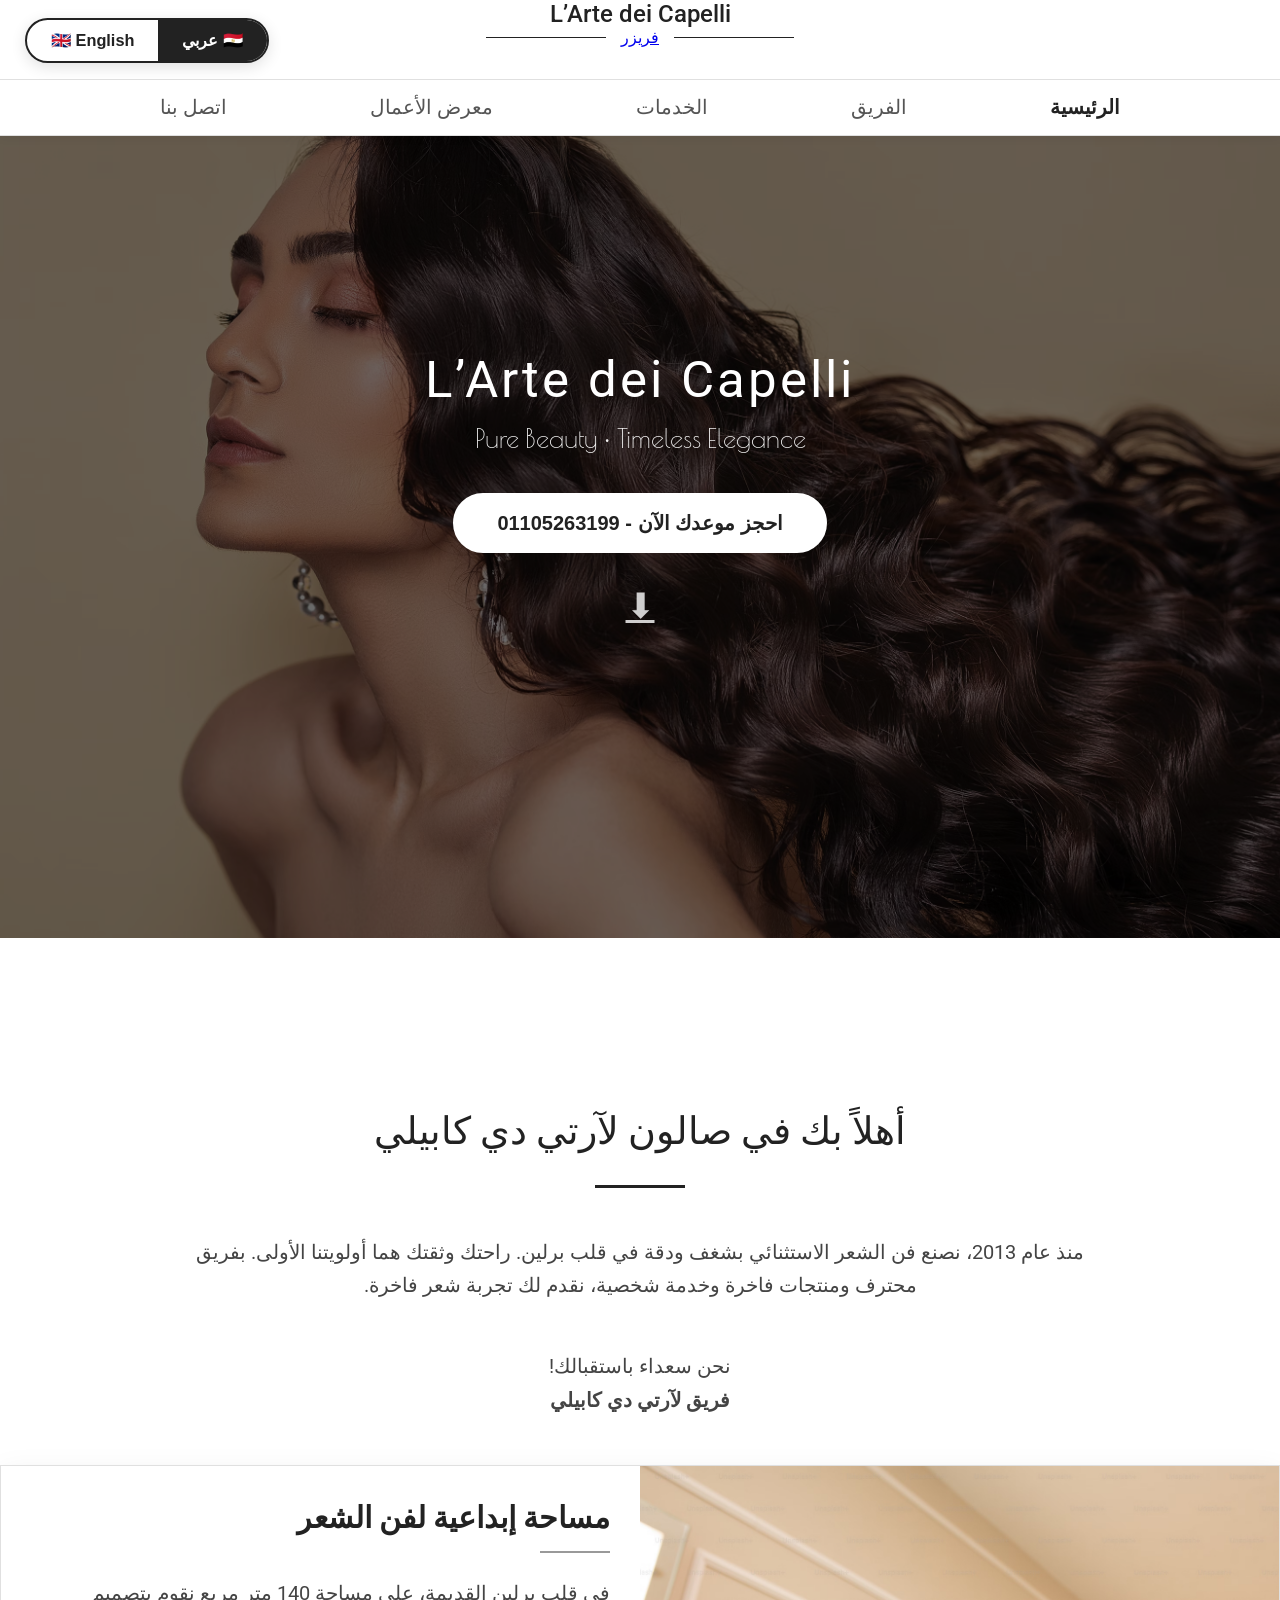
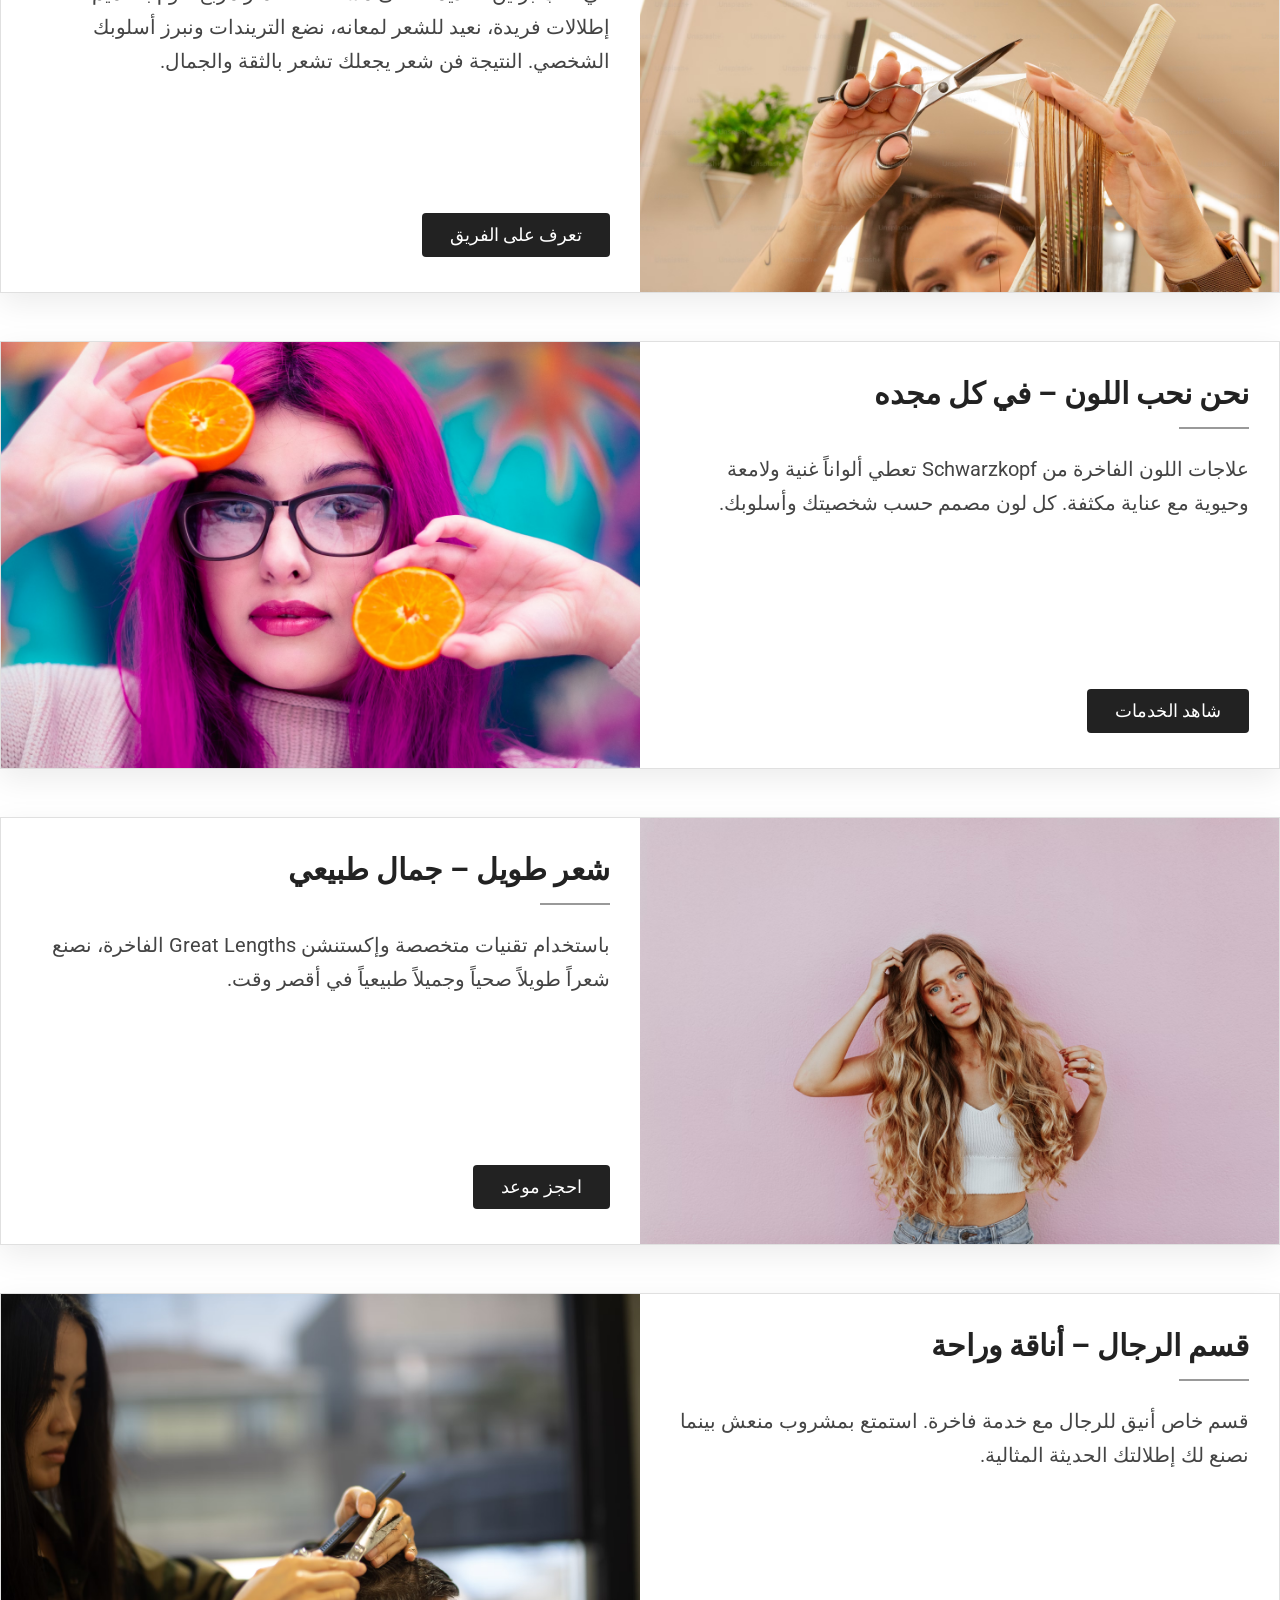
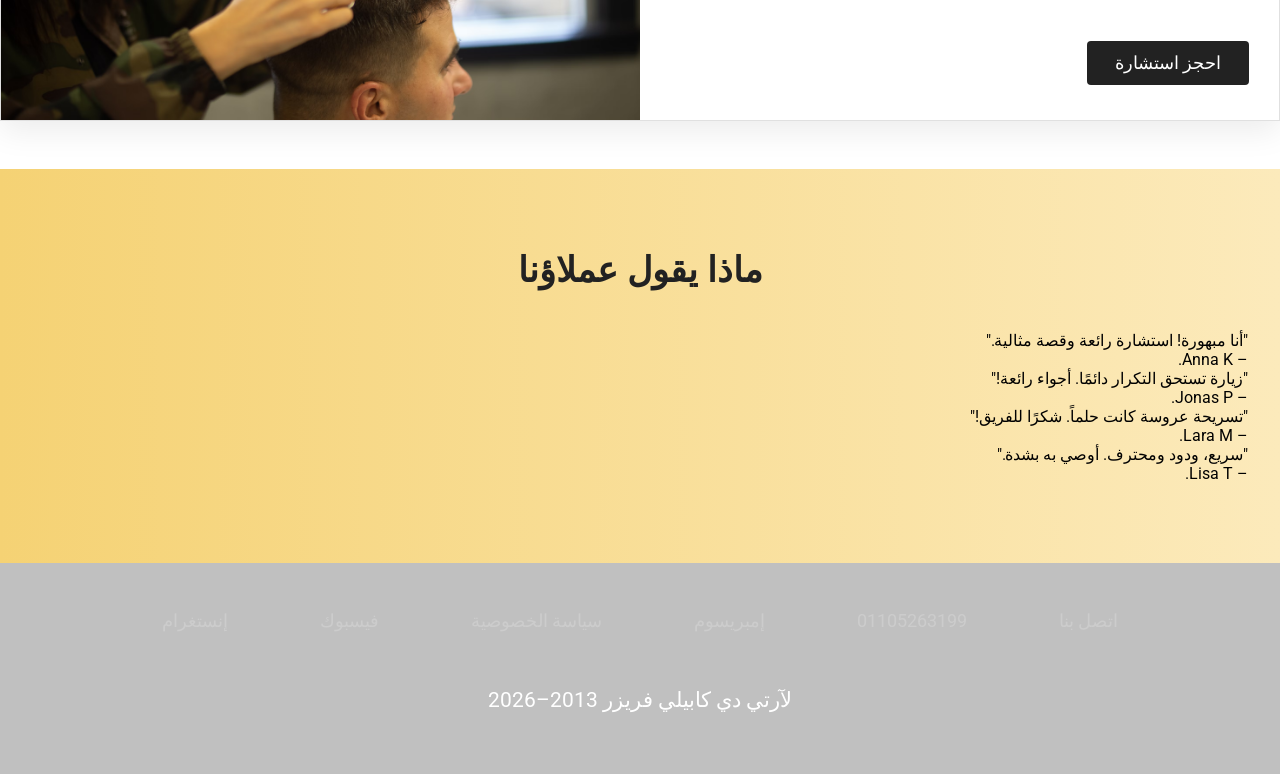
==== index.html @ e8fa8184 "Add files via upload" ====
<!DOCTYPE html>
<html lang="ar" dir="rtl">
<head>
  <meta charset="UTF-8" />
  <meta name="viewport" content="width=device-width, initial-scale=1" />
  
  <!-- خطوط -->
  <link rel="preconnect" href="https://fonts.googleapis.com">
  <link rel="preconnect" href="https://fonts.gstatic.com" crossorigin>
  <link href="https://fonts.googleapis.com/css2?family=DM+Serif+Text:ital@0;1&family=Lexend:wght@100..900&family=Poiret+One&family=Roboto:ital,wght@0,100..900;1,100..900&family=Zain:ital,wght@0,200;0,300;0,400;0,700;0,800;0,900;1,300;1,400&display=swap" rel="stylesheet">

  <!-- أيقونات -->
  <link rel="stylesheet" href="https://cdnjs.cloudflare.com/ajax/libs/font-awesome/6.4.0/css/all.min.css" />
  
  <!-- الستايل -->
  <link rel="stylesheet" href="styles.css" />
  
  <title>L’Arte dei Capelli | صالون تصفيف الشعر</title>
</head>
<body>

<header> 
    <div class="header-container">
        <!-- اللوجو والاسم -->
        <div class="logo">
            <h2><span class="brand-name">L’Arte dei Capelli</span></h2>
            <h3><a href="index.html" data-en="frezar" data-ar="فريزر">فريزر</a></h3>
        </div>
        
        <!-- زرار تبديل اللغة -->
        <div class="language-switcher">
            <button onclick="switchLanguage('ar')" id="btn-ar" class="active">🇪🇬 عربي</button>
            <button onclick="switchLanguage('en')" id="btn-en">🇬🇧 English</button>
        </div>
    </div>
</header>

<!-- قوائم الموبايل - ثنائية اللغة -->
<details class="mobile-menu medium"> 
    <summary> 
        <i class="fa-solid fa-bars"></i> 
        <i class="fa-solid fa-xmark"></i> 
    </summary> 
    <ul> 
        <li><a href="index.html" data-en="Home" data-ar="الرئيسية">الرئيسية</a></li> 
        <li><a href="team.html" data-en="Team" data-ar="الفريق">الفريق</a></li> 
        <li><a href="leistungen.html" data-en="Services" data-ar="الخدمات">الخدمات</a></li> 
        <li><a href="portfolio.html" data-en="Portfolio" data-ar="معرض الأعمال">معرض الأعمال</a></li> 
        <li><a href="kontakt.html" data-en="Contact Us" data-ar="اتصل بنا">اتصل بنا</a></li> 
    </ul> 
</details> 

<details class="mobile-menu small"> 
    <summary class="toggle-button"> 
        <span class="toggle-text open"><i class="fa-solid fa-bars"></i> افتح القائمة</span>
        <span class="toggle-text close"><i class="fa-solid fa-xmark"></i> اغلق القائمة</span>
    </summary> 
    <ul> 
        <li><a href="index.html" data-en="Home" data-ar="الرئيسية">الرئيسية</a></li> 
        <li><a href="team.html" data-en="Team" data-ar="الفريق">الفريق</a></li> 
        <li><a href="leistungen.html" data-en="Services" data-ar="الخدمات">الخدمات</a></li> 
        <li><a href="portfolio.html" data-en="Portfolio" data-ar="معرض الأعمال">معرض الأعمال</a></li> 
        <li><a href="kontakt.html" data-en="Contact Us" data-ar="اتصل بنا">اتصل بنا</a></li> 
    </ul> 
</details>

<!-- قائمة الكمبيوتر - ثنائية اللغة -->
<nav class="desktop-menu">
  <ul>
    <li><a href="index.html" data-en="Home" data-ar="الرئيسية">الرئيسية</a></li>
    <li><a href="team.html" data-en="Team" data-ar="الفريق">الفريق</a></li>
    <li><a href="leistungen.html" data-en="Services" data-ar="الخدمات">الخدمات</a></li>
    <li><a href="portfolio.html" data-en="Portfolio" data-ar="معرض الأعمال">معرض الأعمال</a></li>
    <li><a href="kontakt.html" data-en="Contact Us" data-ar="اتصل بنا">اتصل بنا</a></li>
  </ul>
</nav>

<main>
    <section id="hero1">
        <h2 data-en="L’Arte dei Capelli" data-ar="L’Arte dei Capelli">L’Arte dei Capelli</h2>
        <p data-en="Pure Beauty • Timeless Elegance" data-ar="جمال نقي • أناقة خالدة">Pure Beauty • Timeless Elegance</p>
       <button class="booking-btn">
    <a href="tel:01105263199" 
       data-en="Book Your Appointment Now - 01105263199" 
       data-ar="احجز موعدك الآن - 01105263199">
        احجز موعدك الآن - 01105263199
    </a>
</button>
        <a href="#hero2" class="scroll-down">⬇</a>
    </section>

    <section id="hero2">
        <h1 data-en="Welcome to L’Arte dei Capelli Hair Salon">أهلاً بك في صالون لآرتي دي كابيلي</h1>
        <hr>
        <p data-en="Since 2013, we create exceptional hair art with passion and precision in the heart of Berlin. Your comfort and confidence are our top priority. With experienced stylists, premium products, and personalized service, we deliver luxury hair experiences.">
            منذ عام 2013، نصنع فن الشعر الاستثنائي بشغف ودقة في قلب برلين. راحتك وثقتك هما أولويتنا الأولى. بفريق محترف ومنتجات فاخرة وخدمة شخصية، نقدم لك تجربة شعر فاخرة.
        </p>
        <p data-en="We are delighted to welcome you!<br><strong>Team L’Arte dei Capelli</strong>">نحن سعداء باستقبالك!<br><strong>فريق لآرتي دي كابيلي</strong></p>

        <article>
            <div class="box boxLeft">        
                <div>
                    <h2 data-en="Space for Creative Hair Art">مساحة إبداعية لفن الشعر</h2>
                    <hr>
                    <p data-en="In the heart of Berlin's old town, on 140 m² we create individual looks, restore shine, set trends and highlight your personal style. The result is hair art that makes you feel confident and beautiful.">
                        في قلب برلين القديمة، على مساحة 140 متر مربع نقوم بتصميم إطلالات فريدة، نعيد للشعر لمعانه، نضع التريندات ونبرز أسلوبك الشخصي. النتيجة فن شعر يجعلك تشعر بالثقة والجمال.
                    </p>
                    <a href="team.html" data-en="Meet the Team">تعرف على الفريق</a>
                </div>
                <img src="bilder/index_box1.avif" alt="صورة 1" loading="lazy">
            </div>

            <div class="box">        
                <div>
                    <h2 data-en="We Love Color – In All Its Glory">نحن نحب اللون – في كل مجده</h2>
                    <hr>
                    <p data-en="Premium Schwarzkopf color treatments deliver rich, glossy and vibrant shades with intensive care. Every color is tailored to your personality and style.">
                        علاجات اللون الفاخرة من Schwarzkopf تعطي ألواناً غنية ولامعة وحيوية مع عناية مكثفة. كل لون مصمم حسب شخصيتك وأسلوبك.
                    </p>
                    <a href="leistungen.html" data-en="View Services">شاهد الخدمات</a>
                </div>
                <img src="bilder/index_box2.avif" alt="صورة 2" loading="lazy">
            </div>

            <div class="box boxLeft">        
                <div>
                    <h2 data-en="Long Hair – Naturally Beautiful">شعر طويل – جمال طبيعي</h2>
                    <hr>
                    <p data-en="Using expert techniques and premium Great Lengths extensions, we create long, healthy and naturally beautiful hair in the shortest time possible.">
                        باستخدام تقنيات متخصصة وإكستنشن Great Lengths الفاخرة، نصنع شعراً طويلاً صحياً وجميلاً طبيعياً في أقصر وقت.
                    </p>
                    <a href="tel:01105263199" data-en="Book Appointment">احجز موعد</a>
                </div>
                <img src="bilder/index_box3.avif" alt="صورة 3" loading="lazy">
            </div>

            <div class="box">        
                <div>
                    <h2 data-en="Men’s Area – Style & Comfort">قسم الرجال – أناقة وراحة</h2>
                    <hr>
                    <p data-en="A stylish separate men’s area with premium service. Enjoy a refreshing drink while we create your perfect modern look.">
                        قسم خاص أنيق للرجال مع خدمة فاخرة. استمتع بمشروب منعش بينما نصنع لك إطلالتك الحديثة المثالية.
                    </p>
                    <a href="tel:01105263199" data-en="Book Consultation">احجز استشارة</a>
                </div>
                <img src="bilder/index_box4.avif" alt="صورة 4" loading="lazy">
            </div>
        </article>
    </section>

    <section id="bewertungen" class="bewertungen-section">
      <h2 data-en="What Our Clients Say">ماذا يقول عملاؤنا</h2>
      <div class="bewertungen-grid">
        <article class="bewertung">
          <p>"أنا مبهورة! استشارة رائعة وقصة مثالية."</p>
          <span>– Anna K.</span>
        </article>
        <article class="bewertung">
          <p>"زيارة تستحق التكرار دائمًا. أجواء رائعة!"</p>
          <span>– Jonas P.</span>
        </article>
        <article class="bewertung">
          <p>"تسريحة عروسة كانت حلماً. شكرًا للفريق!"</p>
          <span>– Lara M.</span>
        </article>
        <article class="bewertung">
          <p>"سريع، ودود ومحترف. أوصي به بشدة."</p>
          <span>– Lisa T.</span>
        </article>
      </div>
    </section>
</main>

<footer>
    <div class="footer-links"> 
        <a href="kontakt.html" data-en="Contact Us">اتصل بنا</a>
        <a href="tel:01105263199">01105263199</a>
        <a href="#" data-en="Imprint">إمبريسوم</a>
        <a href="#" data-en="Privacy Policy">سياسة الخصوصية</a>
        <a href="#" data-en="Facebook">فيسبوك</a>
        <a href="#" data-en="Instagram">إنستغرام</a>
    </div>
    <p data-en="L’Arte dei Capelli Hair Salon 2013–2026">لآرتي دي كابيلي فريزر 2013–2026</p>
</footer>

<script>
// دالة تبديل اللغة
function switchLanguage(lang) {
    document.documentElement.lang = lang;
    document.documentElement.dir = lang === 'ar' ? 'rtl' : 'ltr';

    document.querySelectorAll('[data-en]').forEach(el => {
        if (!el.hasAttribute('data-ar')) {
            el.setAttribute('data-ar', el.textContent.trim());
        }
        el.textContent = (lang === 'ar') ? el.getAttribute('data-ar') : el.getAttribute('data-en');
    });

    document.getElementById('btn-ar').classList.toggle('active', lang === 'ar');
    document.getElementById('btn-en').classList.toggle('active', lang === 'en');
}
</script>

</body>
</html>
---- styles.css ----
/* ================================================
   styles.css - L’Arte dei Capelli
   ستايل أبيض وأسود فاخر + تعليقات واضحة
   ================================================ */

/* ====================== RESET & GLOBAL ====================== */
* {
  margin: 0;
  padding: 0;
  box-sizing: border-box;
}

html, body {
  overflow-x: hidden;
  scroll-behavior: smooth;
  font-family: 'Roboto', sans-serif;
}

/* ====================== ROOT VARIABLES ====================== */
:root {
  --unter-text: "Poiret One";
  --über-text: "Roboto";
  --black: #222222;      /* أسود فاخر */
  --white: #ffffff;      /* أبيض */
  --light-gray: #f8f8f8;
  --gray: #e0e0e0;
  --dark-gray: #555555;
}
/* ====================== GLOBAL BRAND COLOR ====================== */
/* يجعل "L’Arte dei Capelli" أسود في كل الصفحات */
h2 .brand-name,
header h2 a,
.logo h2 a {
    color: #222222 !important;
}

/* ====================== LANGUAGE SWITCHER ====================== */
/* زرار تبديل اللغة */
.language-switcher {
  position: absolute;
  top: 18px;
  right: 25px;
  display: flex;
  background: rgba(255,255,255,0.95);
  border: 2px solid var(--black);
  border-radius: 50px;
  overflow: hidden;
  box-shadow: 0 4px 15px rgba(0,0,0,0.12);
  z-index: 30;
  backdrop-filter: blur(6px);
}

.language-switcher button {
  padding: 11px 24px;
  font-size: 1.02rem;
  font-weight: 600;
  border: none;
  background: transparent;
  cursor: pointer;
  transition: all 0.35s ease;
  color: var(--black);
}

.language-switcher button:hover {
  background: #f5f5f5;
}

.language-switcher button.active {
  background: var(--black);
  color: white;
}

html[dir="rtl"] .language-switcher {
  right: auto;
  left: 25px;
}

/* ====================== HEADER ====================== */
/* الهيدر العلوي */
header {
  width: 100%;
  height: 80px;
  background-color: var(--white);
  position: fixed;
  top: 0;
  left: 0;
  z-index: 20;
  border-bottom: 1px solid var(--gray);
   color: #000000;
}

header h2 {
  color: #000000;
  display: flex;
  font-size: 1.5rem;
  font-weight: 500;
  color: var(--black);
  justify-content: center;
  
}

header h3 {
  color: #0c0b0b;
  display: flex;
  align-items: center;
  justify-content: center;
  font-weight: 100;
  font-size: 1rem;
  max-width: 400px;
  margin: 0 auto;
  color: var(--black);
}

header h3::before,
header h3::after {
  color: #0c0b0b;
  content: "";
  display: block;
  width: 120px;
  border-bottom: 1px solid var(--black);
  margin: 0 15px;
}

/* ====================== DESKTOP MENU ====================== */
/* القائمة العلوية للكمبيوتر */
.desktop-menu {
  position: fixed;
  z-index: 15;
  top: 80px;
  width: 100%;
  background: var(--white);
  border-bottom: 1px solid var(--gray);
  box-shadow: 0 2px 10px rgba(0,0,0,0.05);
}

.desktop-menu ul {
  width: 1000px;
  margin: auto;
  list-style: none;
  display: flex;
  justify-content: space-between;
}

.desktop-menu ul li a {
  display: block;
  padding: 16px 20px;
  text-decoration: none;
  color: var(--dark-gray);
  font-size: 1.22rem;
  font-weight: 500;
  text-transform: uppercase;
  transition: all 0.3s ease;
}

.desktop-menu ul li a:hover,
.desktop-menu ul li:first-child a {
  color: var(--black);
  font-weight: 600;
}

/* ====================== HERO 1 ====================== */
#hero1 {
  position: relative;
  height: 100vh;
  background-image: url(bilder/hero1.avif);
  background-size: cover;
  background-position: center;
  display: flex;
  flex-direction: column;
  justify-content: center;
  align-items: center;
  text-align: center;
  color: white;
}

#hero1::before {
  content: '';
  position: absolute;
  inset: 0;
  background: rgba(0, 0, 0, 0.58);
  z-index: 1;
}

#hero1 > * {
  position: relative;
  z-index: 2;
}

#hero1 h2 {
  font-size: 3.2rem;
  font-weight: 400;
  letter-spacing: 3px;
  margin-bottom: 0.8rem;
}

#hero1 p {
  font-family: var(--unter-text);
  font-size: 1.65rem;
  margin-bottom: 2.5rem;
  opacity: 0.95;
}

#hero1 button {
  font-size: 1.25rem;
  font-weight: bold;
  background-color: white;
  color: var(--black);
  padding: 16px 42px;
  border-radius: 50px;
  border: 2px solid white;
  transition: all 0.4s ease;
}

#hero1 button:hover {
  background-color: var(--black);
  color: white;
  transform: scale(1.06);
}

.scroll-down {
  font-size: 2.2rem;
  color: rgba(255,255,255,0.8);
  animation: bounce 2s infinite;
  margin-top: 2rem;
}


/* ================================================
   CSS خاص بصفحة الفريق (team.html)
   ================================================ */

/* ====================== ABOUT US SECTION ====================== */
/* قسم "فريقنا" الرئيسي */
.about-us {
  padding: 180px 20px 100px;
  max-width: 1500px;
  margin: 0 auto;
  background: linear-gradient(to right, #f8f8f8, #f0f0f0);
}

.about-us h2 {
  font-size: 2.6rem;
  text-align: center;
  margin-bottom: 1.5rem;
  color: var(--black);
}

.about-us hr {
  width: 120px;
  height: 3px;
  background-color: var(--black);
  border: none;
  margin: 0 auto 2.5rem;
}

.about-us > p {
  max-width: 900px;
  margin: 0 auto 4rem;
  text-align: center;
  font-size: 1.25rem;
  line-height: 1.8;
  color: #444;
}

/* ====================== TEAM GRID ====================== */
/* شبكة أعضاء الفريق */
.team-grid {
  display: grid;
  gap: 2rem;
  grid-template-columns: repeat(auto-fit, minmax(280px, 1fr));
  max-width: 1400px;
  margin: 0 auto;
}

.team-grid article {
  background-color: white;
  padding: 25px 20px;
  border-radius: 12px;
  box-shadow: 0 8px 25px rgba(0, 0, 0, 0.08);
  text-align: center;
  transition: all 0.4s ease;
}

.team-grid article:hover {
  transform: translateY(-12px);
  box-shadow: 0 15px 35px rgba(0, 0, 0, 0.12);
}

.team-grid img {
  width: 100%;
  height: 320px;
  object-fit: cover;
  border-radius: 10px;
  margin-bottom: 1.2rem;
  transition: transform 0.5s ease;
}

.team-grid article:hover img {
  transform: scale(1.05);
}

.team-grid h3 {
  font-size: 1.55rem;
  margin: 0.8rem 0 1rem;
  color: var(--black);
  font-weight: 500;
}

.team-grid ul {
  list-style: none;
  padding: 0;
  text-align: center;
}

.team-grid ul li {
  padding: 8px 0;
  font-size: 1.1rem;
  color: #555;
  border-top: 1px solid #eee;
}

.team-grid ul li:first-child {
  border-top: none;
}

/* ====================== MODELS WANTED SECTION ====================== */
.modelle {
  max-width: 1300px;
  margin: 5rem auto;
  padding: 0 20px;
  text-align: center;
}

.modelle h3 {
  font-size: 1.8rem;
  margin-bottom: 1.5rem;
  color: var(--black);
}

.modelle p {
  max-width: 850px;
  margin: 0 auto;
  font-size: 1.2rem;
  line-height: 1.85;
  color: #444;
}

/* ====================== CERTIFICATES SECTION ====================== */
.zertifikat {
  max-width: 1300px;
  margin: 4rem auto;
  padding: 0 20px;
}

.zertifikat h2 {
  text-align: center;
  font-size: 2.4rem;
  margin-bottom: 3rem;
  color: var(--black);
}

.zertifikat {
  display: grid;
  grid-template-columns: repeat(auto-fit, minmax(280px, 1fr));
  gap: 20px;
}

.zertifikat img {
  width: 100%;
  height: auto;
  border-radius: 10px;
  box-shadow: 0 8px 20px rgba(0,0,0,0.1);
  transition: transform 0.4s ease;
}

.zertifikat img:hover {
  transform: scale(1.03);
}

/* ====================== RESPONSIVE ====================== */
@media (max-width: 768px) {
  .about-us {
    padding: 140px 15px 80px;
  }
  
  .about-us h2 {
    font-size: 2.2rem;
  }
  
  .team-grid {
    grid-template-columns: repeat(auto-fit, minmax(250px, 1fr));
    gap: 1.5rem;
  }
  
  .team-grid img {
    height: 280px;
  }
}

@keyframes bounce {
  0%, 100% { transform: translateY(0); }
  50% { transform: translateY(15px); }
}

/* ====================== HERO 2 & BOXES ====================== */
#hero2 {
  max-width: 1500px;
  margin: auto;
  padding-top: 130px;
}

#hero2 h1 {
  font-size: 2.4rem;
  font-weight: 400;
  text-align: center;
  margin: 2.5rem auto 2rem;
  color: var(--black);
}

#hero2 > hr {
  width: 90px;
  height: 3px;
  margin: auto;
  background-color: var(--black);
  border: none;
}

#hero2 > p {
  max-width: 900px;
  margin: 3rem auto;
  text-align: center;
  font-size: 1.22rem;
  line-height: 1.7;
  color: #444;
}

#hero2 > p:last-child {
  font-family: var(--unter-text);
  font-size: 1.45rem;
  font-weight: bold;
  color: var(--black);
}

/* الصناديق - أبيض وأسود فاخر */
.box {
  display: flex;
  background: var(--white);
  border: 1px solid var(--gray);
  box-shadow: 0 10px 30px rgba(0,0,0,0.08);
  margin: 3rem 0;
  overflow: hidden;
  transition: transform 0.3s ease;
}

.box:hover {
  transform: translateY(-8px);
}

.box img {
  width: 50%;
  object-fit: cover;
}

.box div {
  padding: 35px 30px;
  display: flex;
  flex-direction: column;
}

.box h2 {
  font-size: 1.85rem;
  margin-bottom: 1rem;
  color: var(--black);
}

.box hr {
  width: 70px;
  height: 2px;
  background-color: #999;
  border: none;
  margin-bottom: 1.5rem;
}

.box p {
  font-size: 1.22rem;
  line-height: 1.75;
  flex: 1;
  color: #444;
}

.box a {
  align-self: flex-start;
  padding: 12px 28px;
  background: var(--black);
  color: white;
  text-decoration: none;
  font-size: 1.1rem;
  border-radius: 4px;
  margin-top: auto;
  transition: 0.3s;
}

.box a:hover {
  background: #000;
}

.boxLeft {
  flex-direction: row-reverse;
}

/* ====================== REVIEWS SECTION ====================== */
.bewertungen-section {
  padding: 5rem 2rem;
  background: linear-gradient(to left, #fceabb, #f5d274);
}

.bewertungen-section h2 {
  text-align: center;
  font-size: 2.2rem;
  margin-bottom: 2.5rem;
  color: var(--black);
}

/* ====================== FOOTER ====================== */
/* الفوتر */
footer {
  background: var(--black);
  color: white;
  padding: 50px 20px 30px;
  text-align: center;
}

.footer-links {
  display: flex;
  justify-content: center;
  flex-wrap: wrap;
  gap: 28px;
  margin-bottom: 25px;
}

.footer-links a {
  color: #ccc;
  text-decoration: none;
  font-size: 1.1rem;
  transition: color 0.3s;
}

.footer-links a:hover {
  color: white;
}

footer p {
  color: #888;
  font-size: 1.05rem;
}


.services {
  max-width: 1300px;
  margin: auto;
  padding: 100px 20px;
  text-align: center;
}

.services h2 {
  font-size: 3rem;
  margin-bottom: 40px;
  color: #000;
}

.services-container {
  display: grid;
  grid-template-columns: repeat(auto-fit, minmax(280px, 1fr));
  gap: 25px;
}

/* الكروت */
.card {
  background: #fff;
  border-radius: 15px;
  overflow: hidden;
  box-shadow: 0 5px 20px rgba(0,0,0,0.1);
  transition: 0.3s;
  position: relative;
}

.card:hover {
  transform: translateY(-10px);
  box-shadow: 0 15px 30px rgba(0,0,0,0.2);
}

/* الصور */
.card img {
  width: 100%;
  height: 220px;
  object-fit: cover;
}

/* العناوين */
.card h3 {
  font-size: 1.5rem;
  margin: 15px;
  color: #111;
}

/* النص */
.card p {
  font-size: 1rem;
  padding: 0 15px;
  color: #555;
}

/* زرار */
.card a {
  display: block;
  margin: 15px;
  padding: 10px;
  text-decoration: none;
  background: linear-gradient(45deg, #000, #333);
  color: rgb(248, 247, 243);
  border-radius: 8px;
  font-weight: bold;
  transition: 0.3s;
}

.card a:hover {
  background: gold;
  color: #000;
}


/* -----Abschnitt Portfolio------ */

.portfolio-div-fixed {
  position: fixed;
  max-width: 1500px;
  width: 100%;
  height: 100vh;
  top: 0;
  left: 50%;
  transform: translateX(-50%);
  z-index: 0;
  overflow: hidden;
}
.portfolio-div-fixed img {
  position: absolute;
  top: 0;
  left: 0;
  width: 100%;
  height: 100vh;
  object-fit: cover;
  opacity: 0;
  animation: Cycle 15s infinite;
}
.portfolio-div-fixed img:nth-child(1) {
  animation-delay: 0s;
}
.portfolio-div-fixed img:nth-child(2) {
  animation-delay: 5s;
}
.portfolio-div-fixed img:nth-child(3) {
  animation-delay: 10s;
}
@keyframes Cycle {
  0% { opacity: 0; }
  5% { opacity: 1; }
  30% { opacity: 1; }
  35% { opacity: 0; }
  100% { opacity: 0; }
}
.portfolio-div-fixed p{
  position: absolute;
  width: auto;
  height:auto;
  padding:2px 10px 2px;
  left: 50%;
  transform: translateX(-50%);
  bottom: 1rem;
  z-index: 10;
  font-size: 1.5rem;
  text-decoration: none;
  color: black;
  border-radius: 20%;
  animation: Pfeilzyklus 10s infinite;
}
@keyframes Pfeilzyklus {
  0% { 
    color: black;
   }
   50%{
    color: white;
   }
  100% { color: black; }
}

#portfolio {
  max-width: 1500px;
  height: auto;
  padding-top: 100vh;
  position: relative;
  margin: auto;
}
#portfolio  article{
  width: 100%;
  height: auto;
  background-color: white;
}
#portfolio article h1{
  width: auto;
  font-size: 2.5rem;
  text-align: center;
  padding: 4rem 0 1rem;
  font-family: var(--unter-text);
}
#portfolio article hr{
  width: 100px;
  height: 2px;
  margin: auto;
  background-color: silver;
  border: none;
}
#portfolio article p{
  width: 80%;
  height: auto;
  font-size: 1.2rem;
  text-align: center;
  margin: auto;
  padding: 2rem 0 5rem;
  font-family: var(--über-text);
}
#portfolio article h2{
  font-size: 3rem;
  font-family: var(--unter-text);
  margin-left: 3rem;
}
#portfolio article div{
  display: grid;
  grid-template-columns: repeat(6, 1fr);
  gap: 5px;
  padding: 1rem;
}
#portfolio img {
  width: 100%;
  height: auto;
  transition: all 0.3s;
}
#portfolio img:hover{
  transition: all 0.5s;
  transform:scale(1.1);
}
#portfolio img:nth-child(1) {
 grid-column: 1 / 4;
  grid-row: 1;
}
#portfolio img:nth-child(2) {
  grid-column: 4 / 7; 
  grid-row: 1;
}
#portfolio img:nth-child(3) {
  grid-column: 4 / 7;
  grid-row: 2;
}
#portfolio img:nth-child(4) {
  grid-column: 1 / 4;
  grid-row: 2;
}
#portfolio img:nth-child(5) {
  grid-column: 4 / 7;
  grid-row: 3;
}
#portfolio img:nth-child(6) {
  grid-column: 1 / 4; 
  grid-row: 3;
}
#portfolio img:nth-child(7) {
  grid-column: 4 / 7;
  grid-row: 4;
}
#portfolio img:nth-child(8) {
  grid-column: 1 / 4;
  grid-row: 4;
}
#portfolio  article:last-of-type p:first-of-type{
  font-size: 2rem;
  font-weight: 700;
  font-family: var(--unter-text);
  text-align: center;
}

/* -----Abschnitt Kontakt------ */

.kontakt{
  max-width: 1500px;
  height: auto;
  margin:auto;
}
.kontakt article{
  width: 100%;
  height: auto;
  margin-top: 200px;
  display: flex;
  justify-content: center;
  flex-direction: column;
}
.kontakt article h1{
  font-size: 2rem;
  font-weight: 500;
  text-align: center;
  font-family: var(--über-text);
  margin-bottom: 1rem;
}
.kontakt article hr{
  width: 50px;
  height: 2px;
  margin: 1rem auto 0;
  background-color: silver;
  border: none;
}
.kontakt article p{
  font-size: 1.2rem;
  font-weight: 300;
  width: 80%;
  margin:3rem auto 1rem;
  text-align: center;
}
.kontakt article strong a{
  font-size: 1.7rem;
  text-decoration: none;
  color: black;
  padding: 5px;
}
.kontakt article strong a:hover{
  box-shadow: -5px 5px 10px black;
  transition:  0.3s ease;
  border-radius: 10px;
}
.kontakt article:nth-child(2){
  height: auto;
  margin-top: 50px;
}
.kontakt form{
  width: 80%;
  height: auto;
  border: 10px solid rgb(209, 207, 207);
  display: flex;
  flex-direction: column;
  padding: 1rem;
  margin:2rem auto 0;
  z-index: 2;
  background-color: white;
}
.kontakt form h4{
  margin: 1rem auto;
  font-size: 1.3rem;
  text-transform: uppercase;
  color: silver;
}
.kontakt form>span{
  display: flex;
  width: 80%;
  gap: 1rem;
  margin: 5rem auto 0; 
  justify-content: space-between;
}
.kontakt>form>span>span {
  width: 100%;
  display: flex;
  gap: 1rem;
  flex-direction: column;
}
.kontakt form input{
  width: 100%;
  height: 50px;
  font-size: 20px;
  margin-bottom: 1rem;
  border-radius:0;
  border: 1px solid silver;
}
.kontakt form input::placeholder {
  padding-left: 1rem;
  font-size: 1rem;
  font-weight: 300;
  color: rgb(104, 104, 104);
}
.kontakt form textarea{
  width: 80%;
  height: 300px;
  margin: 0 auto;
  padding-bottom: 250px; 
  box-sizing: border-box;
  resize: none; 
}
.kontakt form textarea::placeholder{
  padding: 10px;
  font-size: 1rem;
}
.senden{
  width: 80%;
  margin:1rem auto;
  padding: 1rem;
  border: 1px solid silver;
  border-radius: 0;
  font-weight: 300;
  font-size: 1.5rem;
  font-family: var(--über-text);
  transition: 0.3s ease;
  background-color: white;
  color:rgb(121, 121, 121);
  box-shadow: 0 5px 20px silver;
}
.senden:hover{
  box-shadow: 0px 10px 10px silver;
  border:3px solid rgb(96, 96, 96);
}
.kontakt-link{
  display: grid;
  grid-template-columns: repeat(6, 1fr);
  gap: 1rem;
  width: 100%;
  margin: 2rem 0;
}
.kontakt-link span {
  width:100%;
  padding: 5px;
  text-decoration: none;
  color: black;
  border: 2px solid silver;
}
.kontakt-link span:hover{
  box-shadow: 0 5px 10px black;
  transition: 0.6s ease;
}
.kontakt-link h2{
  text-align: center;
  font-family: var(--über-text);
  font-weight:400;
  margin: 10px;
}
.kontakt-link p{
  margin: 0;
  text-align: center;
  font-family: var(--über-text);
  font-weight: 300;
}

.kontakt-link span:nth-of-type(1) { grid-column: 2 / 3; grid-row: 1; }
.kontakt-link span:nth-of-type(2) { grid-column: 3 / 4; grid-row: 1; }
.kontakt-link span:nth-of-type(3) { grid-column: 4 / 5; grid-row: 1; }
.kontakt-link span:nth-of-type(4) { grid-column: 5 / 6; grid-row: 1; }

iframe{
  width: 100%;
  height: 80vh;
}


/* ----footer element ------- */
footer{
  display: flex;
  flex-direction: column;
  background-color: silver;
  width:100%;
  height: auto;
  height: auto;
  padding-top: 1rem;
  z-index: 8;
  position: relative;
}
footer div{
  display: flex;
  justify-content: space-around;
  flex-wrap: wrap;
  gap: 1rem;
}
footer a{
  font-size: 1.4rem;
  text-transform: uppercase;
  text-decoration: none;
  color: #494848;
  margin:2rem;
}
footer>p{
  color: white;
  margin: auto;
  font-size: 1.3rem;
  margin-bottom: 2rem;
}
/* -----Anpassungen für ganze Site------ */
@media (max-width: 1050px) {
.desktop-menu {
  display: none;
}
.mobile-menu.medium {
  display: block;
  z-index: 888;
}
.mobile-menu.medium ul{
  position: absolute;
  top: 80px;
  width: 100%;
  background: linear-gradient(to bottom, rgb(103, 103, 103), rgb(39, 39, 39));
}
.mobile-menu.small {
  display: none;
}

.bewertungen-grid {
  grid-template-columns: repeat(4, 1fr);
}
.zertifikat {
  grid-template-columns: repeat(4, 1fr);
}
.gutschein {
  grid-template-columns: repeat(4, 1fr);
}
#portfolio article div{
  grid-template-columns: repeat(4, 1fr);
}
 .kontakt-link {
    grid-template-columns: repeat(4, 1fr);
  }
  .kontakt-link span:nth-of-type(1) { grid-column: 1 / 2; grid-row: 1; }
  .kontakt-link span:nth-of-type(2) { grid-column: 2 / 3; grid-row: 1; }
  .kontakt-link span:nth-of-type(3) { grid-column: 3 / 4; grid-row: 1; }
  .kontakt-link span:nth-of-type(4) { grid-column: 4 / 5; grid-row: 1; }
#portfolio img {
    grid-column: auto !important;
    grid-row: auto !important;
    width: 100%;
    height: auto;
  }
.leistungen>article{
  display: block;
}
.leistungen>article p{
  width: 100%;
}
.leistungen>article>div{
  width: 100%;
}
.leistungen>article>img{
  width: 50%;
  height: auto;
  margin:0 1rem auto 0;
  float: right;
}
.gut-form form span{
  display: block;
}

.kontakt form>span{
  display: block;
}
/* #portfolio img:hover{
  position: fixed;
  top: 50%;
  left: 50%;
  max-width: 60vw;
  transform: translate(-50%, -50%) scale(1.3);
  z-index: 9999;
  transition: all 0.5s ease;
  cursor: zoom-out;
} */
}

@media (max-width: 768px) {
.mobile-menu.medium {
display: none;
}
.mobile-menu.small {
display: block;
}
#hero2 article{
  padding: 5px;
}
.box{
  display: flex;
  flex-direction: column;
}
.box img{
  width: 80%;
  margin: auto;
}
.box a {
  width: 100%;
  position: static;
  display: block;
  margin: 2rem auto 0;
  text-align: center;
}
.team-grid {
  grid-template-columns: repeat(2, 1fr);
}
.bewertungen-grid {
  grid-template-columns: repeat(2, 1fr);
}
.zertifikat {
  grid-template-columns: repeat(2, 1fr);
}
#portfolio article div{
  grid-template-columns: repeat(1, 1fr);
}
  .kontakt-link {
    grid-template-columns: repeat(2, 1fr);
  }
  .kontakt-link span:nth-of-type(1) { grid-column: 1 / 2; grid-row: 1; }
  .kontakt-link span:nth-of-type(2) { grid-column: 2 / 3; grid-row: 1; }
  .kontakt-link span:nth-of-type(3) { grid-column: 1 / 2; grid-row: 2; }
  .kontakt-link span:nth-of-type(4) { grid-column: 2 / 3; grid-row: 2; }
.zertifikat img:first-of-type {
  grid-column-start: 1;
}
.gutschein{
  grid-template-columns: repeat(2, 1fr);
}
.leistungen article:first-of-type > img:first-of-type {
  display: none;
}
.gut-form form{
  width: 100%;
}
.kontakt form{
  width: 95%;
  height: auto;
}
iframe{
  margin-top: 2rem;
}
footer div {
  justify-content: center;
  gap: 1.5rem;
}
footer a {
  font-size: 1.2rem;
  margin: 0.5rem 1rem;
}
footer > p {
  font-size: 1.1rem;
}
footer div {
  flex-direction: column;
  align-items: center;
}
footer a {
  font-size: 1.1rem;
  margin: 0.3rem 0;
}
footer > p {
  font-size: 1rem;
  margin-top: 1rem;
}
}
/* ====================== BOOKING BUTTON ====================== */
/* زرار الحجز - أبيض مع نص أسود فاخر */
.booking-btn {
    font-size: 1.25rem;
    font-weight: bold;
    background-color: #ffffff;     /* أبيض */
    color: #222222;                /* نص أسود */
    padding: 16px 42px;
    border-radius: 50px;
    border: 2px solid #222222;     /* border أسود */
    transition: all 0.4s ease;
    cursor: pointer;
}

.booking-btn a {
    color: inherit;
    text-decoration: none;
}

.booking-btn:hover {
    background-color: #222222;     /* يتحول لأسود عند الـ hover */
    color: #ffffff;
    transform: scale(1.05);
    border-color: #222222;
}

/* ====================== MEDIA QUERIES ====================== */
@media (max-width: 768px) {
  .box, .boxLeft {
    flex-direction: column;
  }
  
  .box img {
    width: 100%;
    height: 280px;
  }
  
  #hero1 h2 {
    font-size: 2.4rem;
  }
  
  .desktop-menu {
    display: none;
  }
  
}
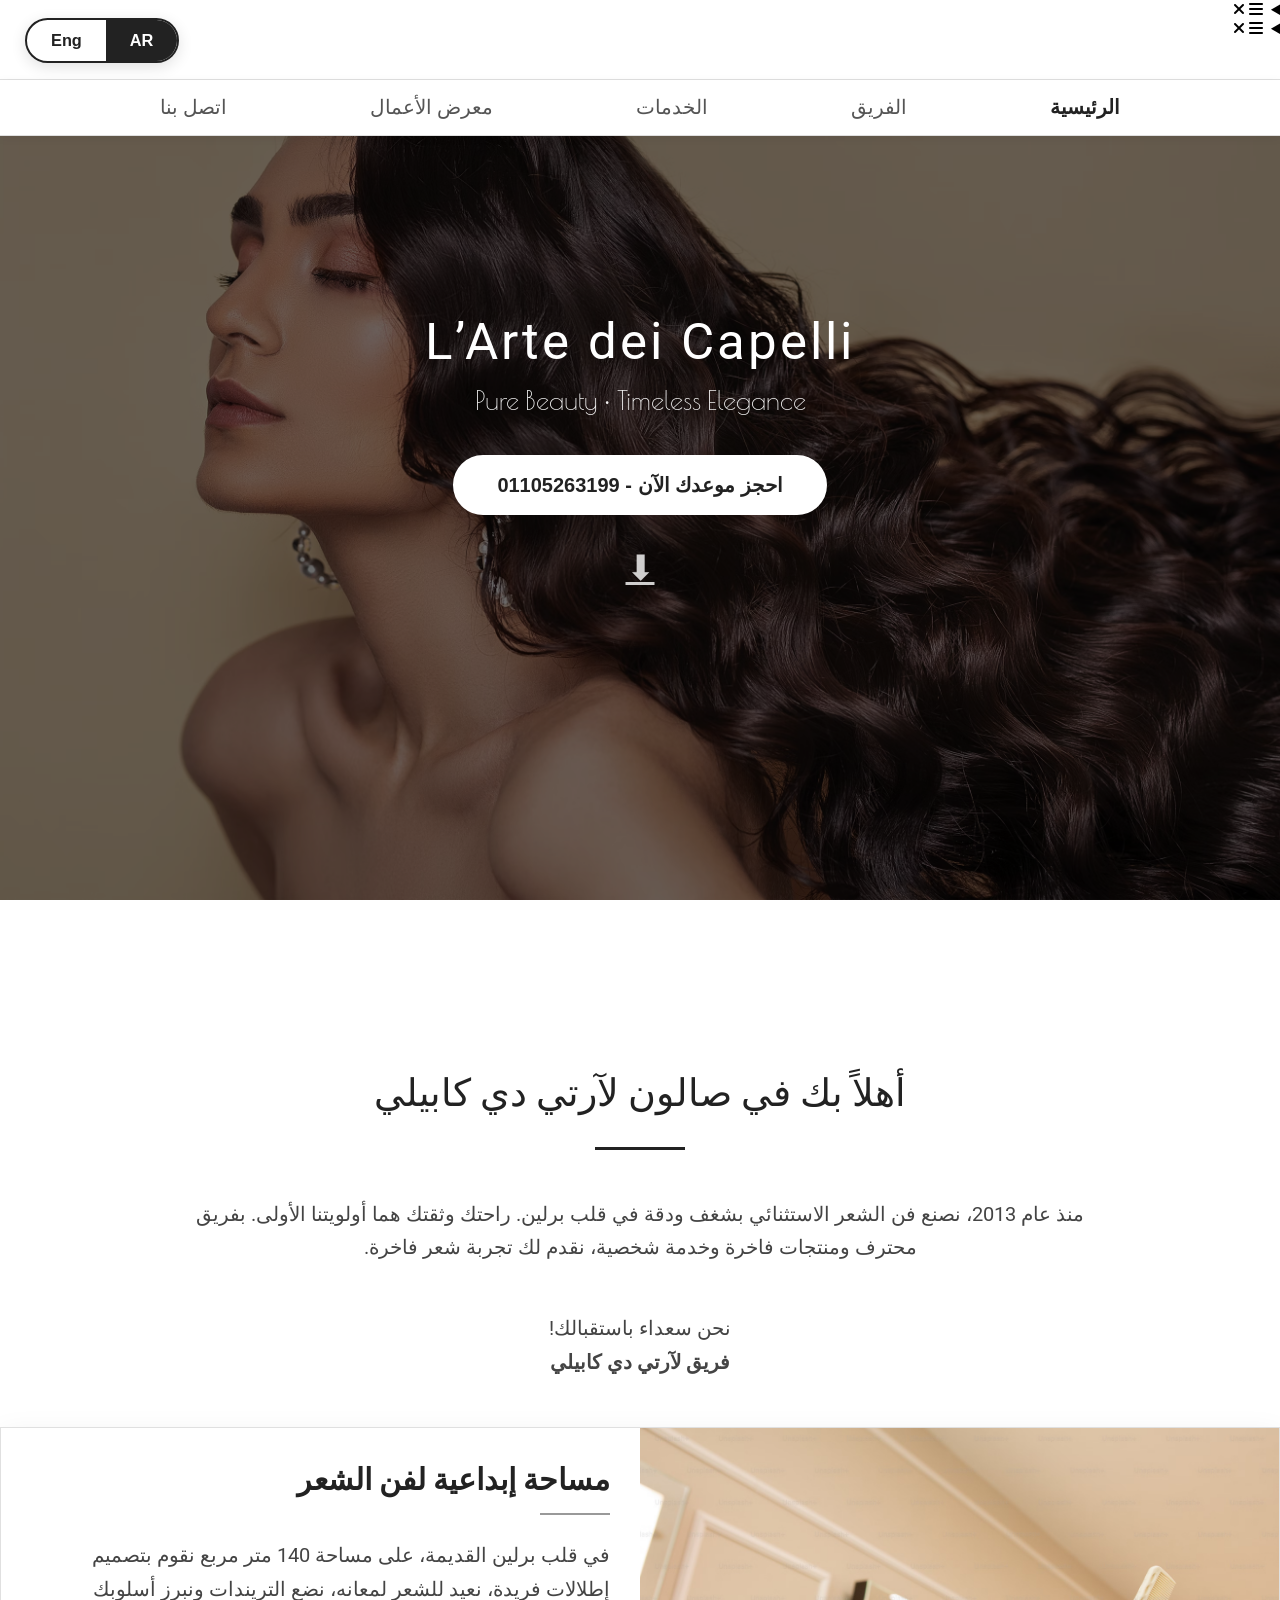
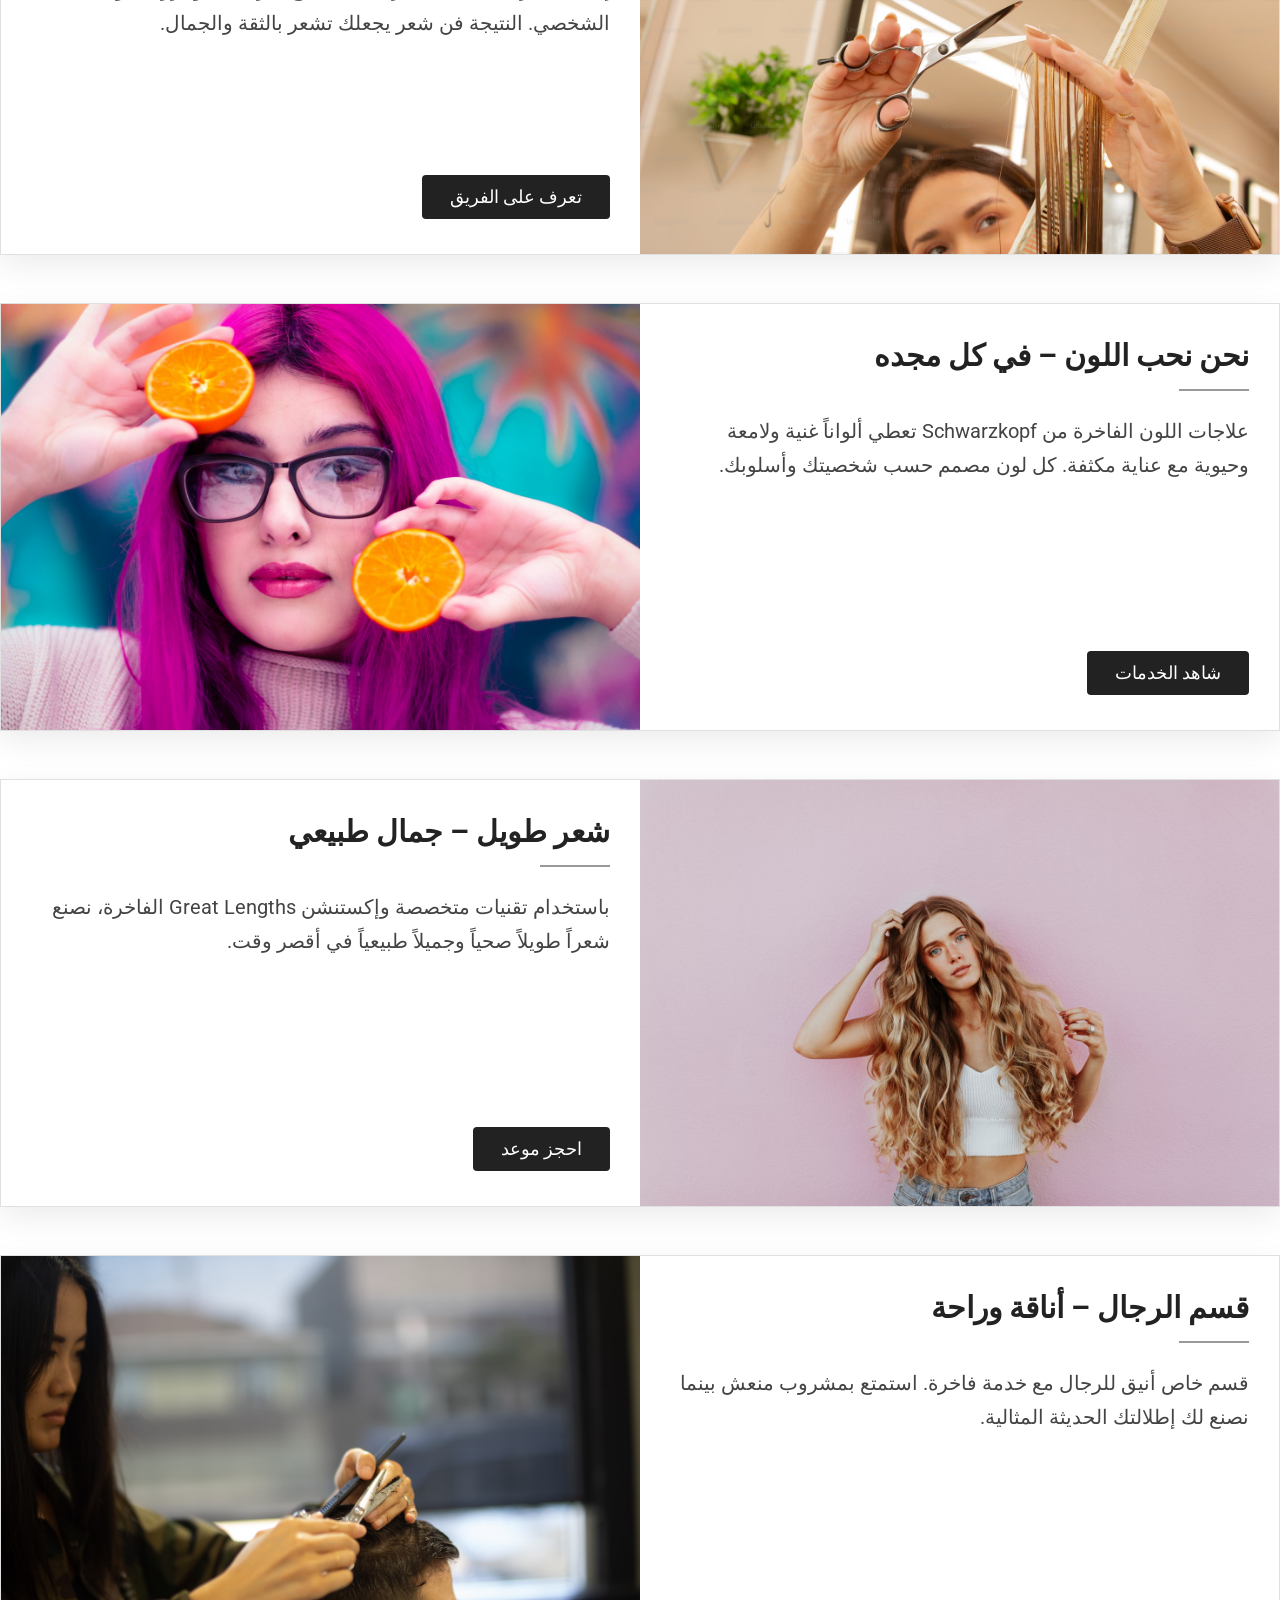
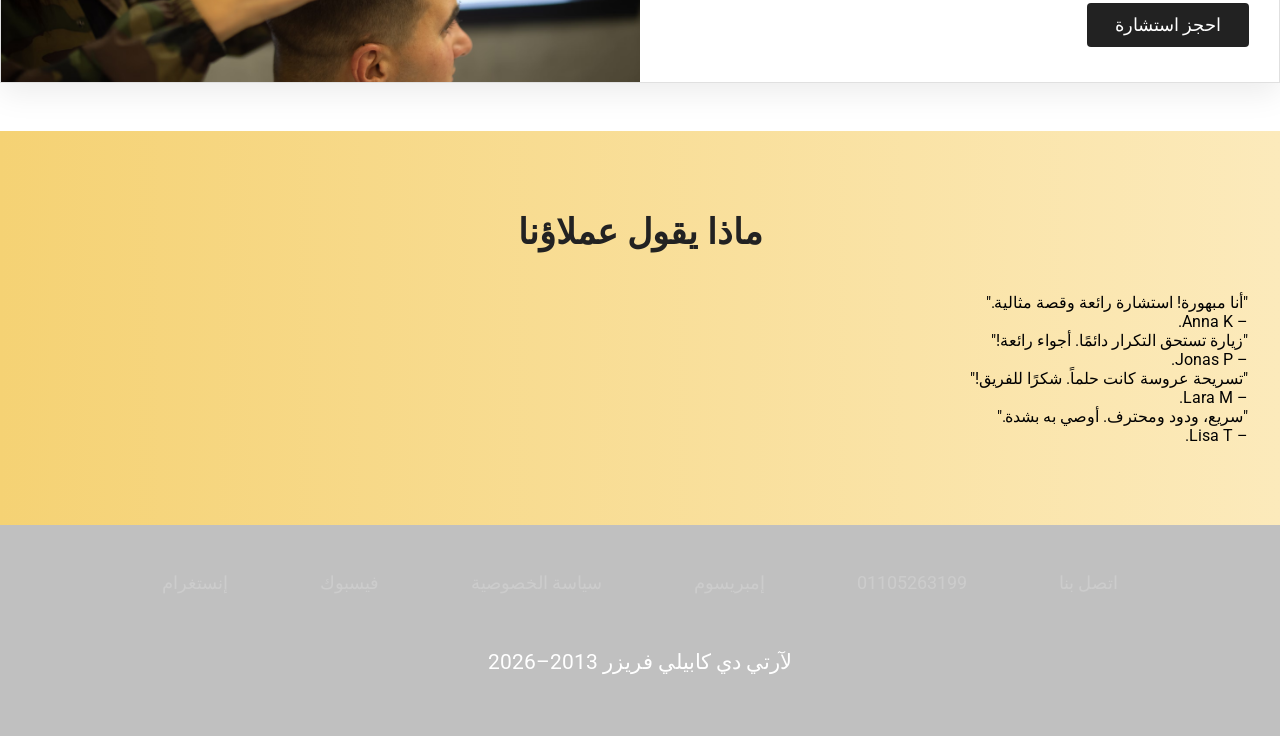
==== commit d0c2317e: "Restore header with language switcher and logo Restored header section with language switcher and lo" ====
--- a/index.html
+++ b/index.html
@@ -20,22 +20,7 @@
 <body>
 
 <header> 
-    <div class="header-container">
-        <!-- اللوجو والاسم -->
-        <div class="logo">
-            <h2><span class="brand-name">L’Arte dei Capelli</span></h2>
-            <h3><a href="index.html" data-en="frezar" data-ar="فريزر">فريزر</a></h3>
-        </div>
-        
-        <!-- زرار تبديل اللغة -->
-        <div class="language-switcher">
-            <button onclick="switchLanguage('ar')" id="btn-ar" class="active">🇪🇬 عربي</button>
-            <button onclick="switchLanguage('en')" id="btn-en">🇬🇧 English</button>
-        </div>
-    </div>
-</header>
-
-<!-- قوائم الموبايل - ثنائية اللغة -->
+    <!-- قوائم الموبايل - ثنائية اللغة -->
 <details class="mobile-menu medium"> 
     <summary> 
         <i class="fa-solid fa-bars"></i> 
@@ -52,8 +37,8 @@
 
 <details class="mobile-menu small"> 
     <summary class="toggle-button"> 
-        <span class="toggle-text open"><i class="fa-solid fa-bars"></i> افتح القائمة</span>
-        <span class="toggle-text close"><i class="fa-solid fa-xmark"></i> اغلق القائمة</span>
+        <span class="toggle-text open"><i class="fa-solid fa-bars"></i></span>
+        <span class="toggle-text close"><i class="fa-solid fa-xmark"></i></span>
     </summary> 
     <ul> 
         <li><a href="index.html" data-en="Home" data-ar="الرئيسية">الرئيسية</a></li> 
@@ -74,6 +59,14 @@
     <li><a href="kontakt.html" data-en="Contact Us" data-ar="اتصل بنا">اتصل بنا</a></li>
   </ul>
 </nav>
+        <!-- زرار تبديل اللغة -->
+        <div class="language-switcher">
+            <button onclick="switchLanguage('ar')" id="btn-ar" class="active">AR</button>
+            <button onclick="switchLanguage('en')" id="btn-en"> Eng</button>
+        </div>
+    </div>
+</header>
+
 
 <main>
     <section id="hero1">
@@ -202,4 +195,4 @@
 </script>
 
 </body>
-</html>+</html>
